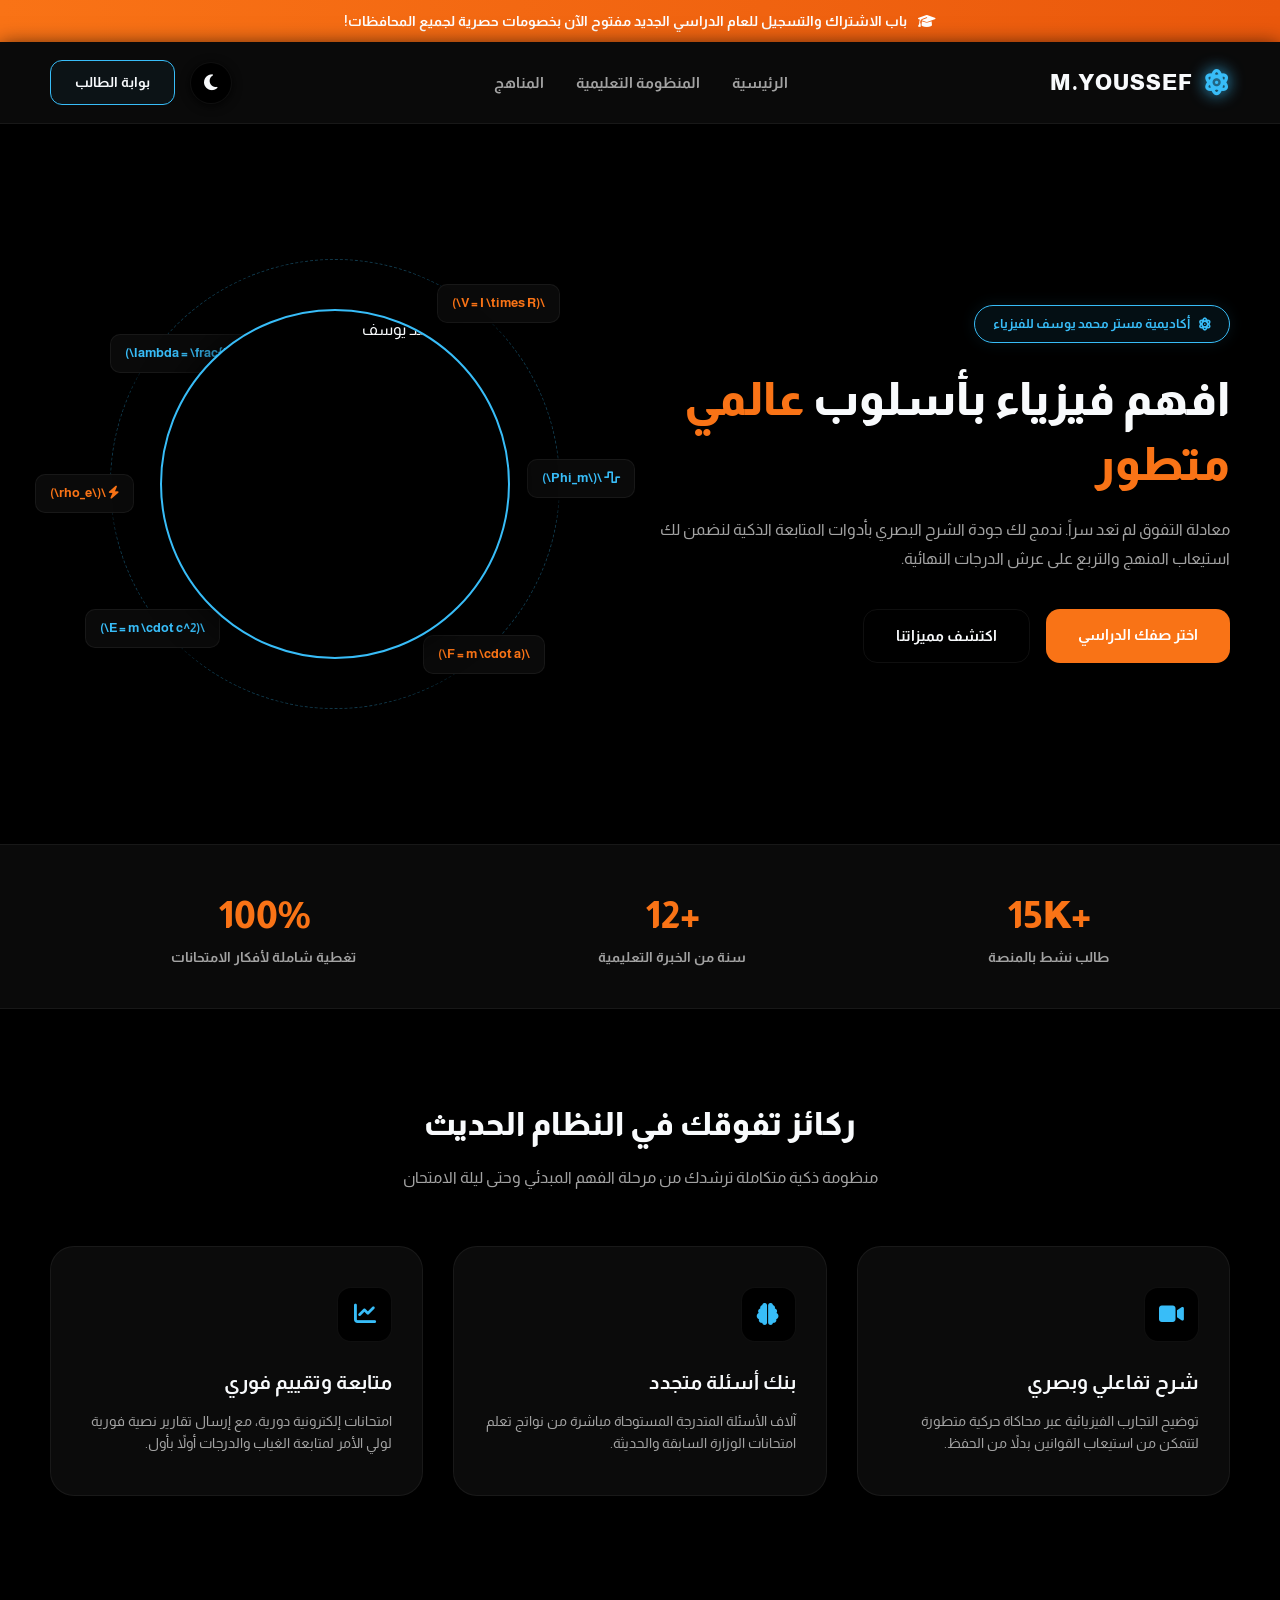
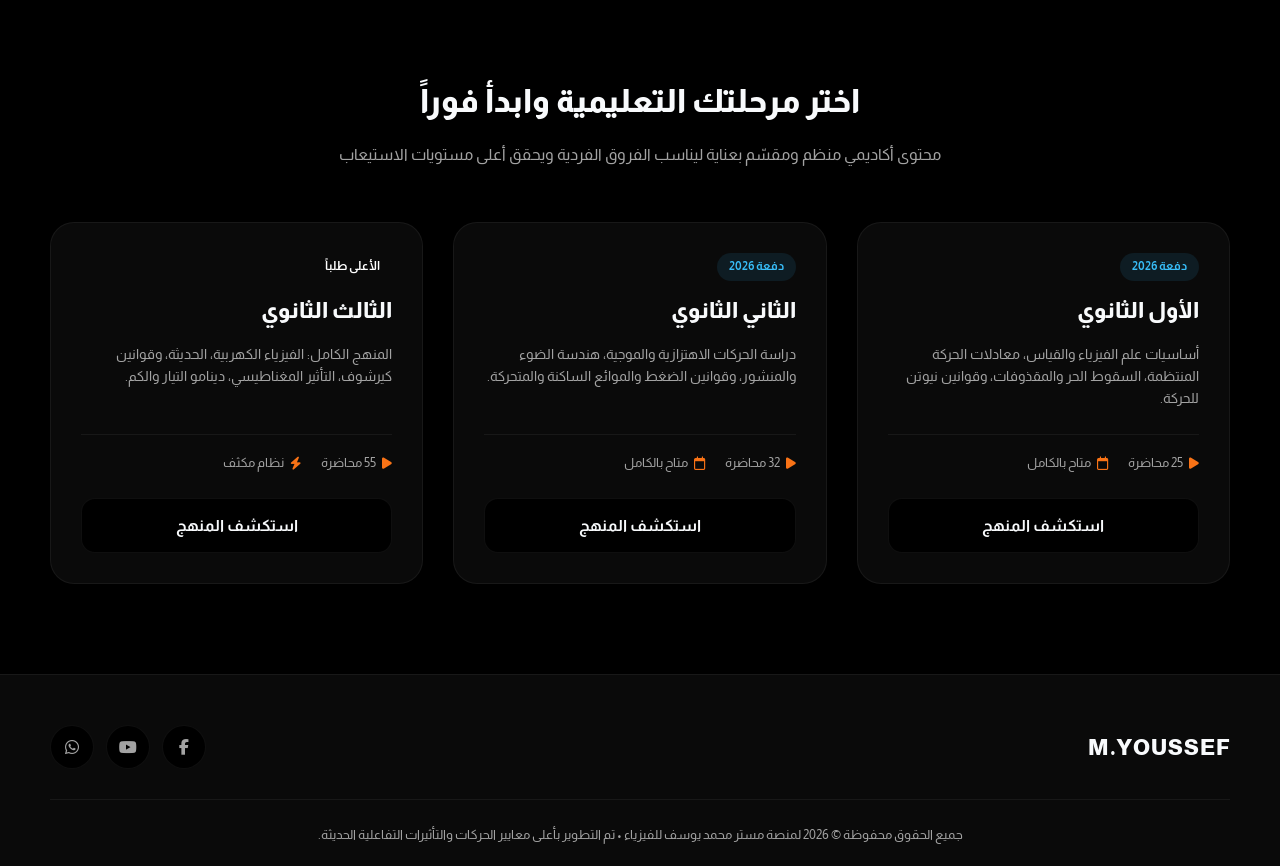
==== index.html @ 47ee86dd "Add files via upload" ====
<!DOCTYPE html>
<html lang="ar" dir="rtl">
<head>
    <meta charset="UTF-8">
    <meta name="viewport" content="width=device-width, initial-scale=1.0">
    <title>منصة مستر محمد يوسف | للفيزياء الحديثة</title>
    
    <link rel="preconnect" href="https://fonts.googleapis.com">
    <link rel="preconnect" href="https://fonts.gstatic.com" crossorigin>
    <link href="https://fonts.googleapis.com/css2?family=Almarai:wght@300;400;700;800&display=swap" rel="stylesheet">
    <link rel="stylesheet" href="https://cdnjs.cloudflare.com/ajax/libs/font-awesome/6.4.0/css/all.min.css">

    <link rel="stylesheet" href="style.css">

    <style>
        /* تطبيق خط Almarai الجديد على جميع عناصر الموقع */
        body, h1, h2, h3, p, a, div, span, button {
            font-family: 'Almarai', sans-serif !important;
        }

        /* تكبير المشهد الفيزيائي لاستيعاب الأحجام الجديدة */
        .physics-scene {
            width: 500px !important; 
            height: 500px !important;
            position: relative;
            display: flex;
            align-items: center;
            justify-content: center;
            margin: 0 auto;
        }

        /* تكبير الدوائر/المدارات الزرقاء */
        .atom-orbit-overlay, 
        .atom-orbit-overlay-2, 
        .main-spinner {
            width: 450px !important; 
            height: 450px !important;
            position: absolute;
        }

        /* تكبير الحاوية الخاصة بصورة المدرس */
        .center-teacher-image {
            width: 350px !important; 
            height: 350px !important;
            position: absolute;
            z-index: 10;
            display: flex;
            align-items: center;
            justify-content: center;
        }

        /* تكبير الصورة لتملأ الحاوية بالكامل */
        .teacher-img {
            width: 100% !important;
            height: 100% !important;
            object-fit: contain;
        }
    </style>

    <script src="https://polyfill.io/v3/polyfill.min.js?features=es6"></script>
    <script id="MathJax-script" async src="https://cdn.jsdelivr.net/npm/mathjax@3/es5/tex-mml-chtml.js"></script>
</head>
<body>

    <div class="announcement-bar">
        <i class="fa-solid fa-graduation-cap" style="margin-left: 8px;"></i> باب الاشتراك والتسجيل للعام الدراسي الجديد مفتوح الآن بخصومات حصرية لجميع المحافظات!
    </div>

    <header>
        <div class="logo-area">
            <div class="logo-icon"><i class="fa-solid fa-atom"></i></div>
            <div class="logo-text">M.YOUSSEF</div>
        </div>
        <nav>
            <ul>
                <li><a href="#">الرئيسية</a></li>
                <li><a href="#features">المنظومة التعليمية</a></li>
                <li><a href="#courses">المناهج</a></li>
            </ul>
        </nav>
        <div class="left-header-options">
            <button class="theme-toggle-btn" id="themeToggle">
                <i class="fa-solid fa-moon"></i>
            </button>
            <a href="login.html" class="cta-nav">بوابة الطالب</a>
        </div>
    </header>

    <section class="hero-section">
        <div class="hero-content">
            <div class="hero-tag">
                <i class="fa-solid fa-atom"></i> أكاديمية مستر محمد يوسف للفيزياء
            </div>
            <h1 class="hero-title">افهم فيزياء بأسلوب <span>عالمي متطور</span></h1>
            <p class="hero-desc">معادلة التفوق لم تعد سراً. ندمج لك جودة الشرح البصري بأدوات المتابعة الذكية لنضمن لك استيعاب المنهج والتربع على عرش الدرجات النهائية.</p>
            <div class="hero-actions">
                <a href="login.html" class="btn-fill">اختر صفك الدراسي</a>
                <a href="#features" class="btn-outline">اكتشف مميزاتنا</a>
            </div>
        </div>
        
        <div class="hero-visual">
            <div class="physics-scene">
                <div class="main-spinner"></div>
                <div class="atom-orbit-overlay"></div>
                <div class="atom-orbit-overlay-2"></div>
                
                <div class="center-teacher-image">
                    <img src="https://i.ibb.co/b5zzLb1H/file-000000134c71f4b5bd1bf146217f9f.png" alt="مستر محمد يوسف" class="teacher-img">
                </div>
                
                <div class="floating-element eq-1">\(V = I \times R\)</div>
                <div class="floating-element eq-2">\(E = m \cdot c^2\)</div>
                <div class="floating-element eq-3">\(F = m \cdot a\)</div>
                <div class="floating-element eq-4">\(\lambda = \frac{h}{p}\)</div>
                
                <div class="floating-element sym-1"><i class="fa-solid fa-bolt"></i> \(\rho_e\)</div>
                <div class="floating-element sym-2"><i class="fa-solid fa-wave-square"></i> \(\Phi_m\)</div>
                
                <div class="icon-float-1"><i class="fa-solid fa-magnet"></i></div>
                <div class="icon-float-2"><i class="fa-solid fa-gauge-high"></i></div>
            </div>
        </div>
    </section>

    <div class="stats-section">
        <div class="stat-item">
            <div class="stat-number">+15K</div>
            <div class="stat-label">طالب نشط بالمنصة</div>
        </div>
        <div class="stat-item">
            <div class="stat-number">+12</div>
            <div class="stat-label">سنة من الخبرة التعليمية</div>
        </div>
        <div class="stat-item">
            <div class="stat-number">100%</div>
            <div class="stat-label">تغطية شاملة لأفكار الامتحانات</div>
        </div>
    </div>

    <section id="features" class="main-pad">
        <div class="section-header">
            <h2>ركائز تفوقك في النظام الحديث</h2>
            <p>منظومة ذكية متكاملة ترشدك من مرحلة الفهم المبدئي وحتى ليلة الامتحان</p>
        </div>
        <div class="cards-grid">
            <div class="premium-card">
                <div class="card-icon-box"><i class="fa-solid fa-video"></i></div>
                <h3>شرح تفاعلي وبصري</h3>
                <p>توضيح التجارب الفيزيائية عبر محاكاة حركية متطورة لتتمكن من استيعاب القوانين بدلاً من الحفظ.</p>
            </div>
            <div class="premium-card">
                <div class="card-icon-box"><i class="fa-solid fa-brain"></i></div>
                <h3>بنك أسئلة متجدد</h3>
                <p>آلاف الأسئلة المتدرجة المستوحاة مباشرة من نواتج تعلم امتحانات الوزارة السابقة والحديثة.</p>
            </div>
            <div class="premium-card">
                <div class="card-icon-box"><i class="fa-solid fa-chart-line"></i></div>
                <h3>متابعة وتقييم فوري</h3>
                <p>امتحانات إلكترونية دورية، مع إرسال تقارير نصية فورية لولي الأمر لمتابعة الغياب والدرجات أولاً بأول.</p>
            </div>
        </div>
    </section>

    <section id="courses" class="main-pad" style="background: var(--bg-cards-grid);">
        <div class="section-header">
            <h2>اختر مرحلتك التعليمية وابدأ فوراً</h2>
            <p>محتوى أكاديمي منظم ومقسّم بعناية ليناسب الفروق الفردية ويحقق أعلى مستويات الاستيعاب</p>
        </div>
        <div class="cards-grid">
            <div class="course-card-v2">
                <div class="course-head">
                    <div class="course-badge">دفعة 2026</div>
                    <div class="course-title-sub">الأول الثانوي</div>
                </div>
                <div class="course-body">
                    <p>أساسيات علم الفيزياء والقياس، معادلات الحركة المنتظمة، السقوط الحر والمقذوفات، وقوانين نيوتن للحركة.</p>
                    <div class="course-meta">
                        <div class="meta-info"><i class="fa-solid fa-play"></i> 25 محاضرة</div>
                        <div class="meta-info"><i class="fa-regular fa-calendar"></i> متاح بالكامل</div>
                    </div>
                    <a href="login.html" class="course-action-btn">استكشف المنهج</a>
                </div>
            </div>

            <div class="course-card-v2">
                <div class="course-head">
                    <div class="course-badge">دفعة 2026</div>
                    <div class="course-title-sub">الثاني الثانوي</div>
                </div>
                <div class="course-body">
                    <p>دراسة الحركات الاهتزازية والموجية، هندسة الضوء والمنشور، وقوانين الضغط والموائع الساكنة والمتحركة.</p>
                    <div class="course-meta">
                        <div class="meta-info"><i class="fa-solid fa-play"></i> 32 محاضرة</div>
                        <div class="meta-info"><i class="fa-regular fa-calendar"></i> متاح بالكامل</div>
                    </div>
                    <a href="login.html" class="course-action-btn">استكشف المنهج</a>
                </div>
            </div>

            <div class="course-card-v2">
                <div class="course-head">
                    <div class="course-badge" style="background: var(--accent-orange); color: white;">الأعلى طلباً</div>
                    <div class="course-title-sub">الثالث الثانوي</div>
                </div>
                <div class="course-body">
                    <p>المنهج الكامل: الفيزياء الكهربية، الحديثة، وقوانين كيرشوف، التأثير المغناطيسي، دينامو التيار والكم.</p>
                    <div class="course-meta">
                        <div class="meta-info"><i class="fa-solid fa-play"></i> 55 محاضرة</div>
                        <div class="meta-info"><i class="fa-solid fa-bolt"></i> نظام مكثف</div>
                    </div>
                    <a href="login.html" class="course-action-btn">استكشف المنهج</a>
                </div>
            </div>
        </div>
    </section>

    <footer>
        <div class="footer-content">
            <div class="logo-area">
                <div class="logo-text">M.YOUSSEF</div>
            </div>
            <div class="social-links">
                <a href="#" class="social-icon"><i class="fa-brands fa-facebook-f"></i></a>
                <a href="#" class="social-icon"><i class="fa-brands fa-youtube"></i></a>
                <a href="#" class="social-icon"><i class="fa-brands fa-whatsapp"></i></a>
            </div>
        </div>
        <div class="footer-bottom">
            <p>جميع الحقوق محفوظة © 2026 لمنصة مستر محمد يوسف للفيزياء • تم التطوير بأعلى معايير الحركات والتأثيرات التفاعلية الحديثة.</p>
        </div>
    </footer>

    <script>
        const themeToggleBtn = document.getElementById('themeToggle');
        if(themeToggleBtn) {
            themeToggleBtn.addEventListener('click', () => {
                const currentTheme = document.documentElement.getAttribute('data-theme');
                const targetTheme = currentTheme === 'dark' ? 'light' : 'dark';
                document.documentElement.setAttribute('data-theme', targetTheme);
                const toggleIcon = themeToggleBtn.querySelector('i');
                toggleIcon.className = targetTheme === 'dark' ? 'fa-solid fa-sun' : 'fa-solid fa-moon';
            });
        }
    </script>
  <script type="module">
    import { db } from './firebase-config.js'; 
    import { collection, getDocs } from "https://www.gstatic.com/firebasejs/9.22.0/firebase-firestore.js";

    async function loadCourses() {
        try {
            console.log("جاري الاتصال بـ Firebase...");
            const querySnapshot = await getDocs(collection(db, "courses"));
            
            if (querySnapshot.empty) {
                console.log("قاعدة البيانات فارغة، لا يوجد كورسات!");
            } else {
                querySnapshot.forEach((doc) => {
                    console.log("تم العثور على كورس: ", doc.data());
                });
            }
        } catch (error) {
            console.error("حدث خطأ أثناء الاتصال: ", error);
        }
    }

    loadCourses();
</script>  
</body>
</html>
---- style.css ----
/* ==========================================
   1. إعدادات الألوان الذكية والمتجاوبة
   ========================================== */
:root {
    /* الوضع المظلم الافتراضي (Dark Mode) */
    --bg-main: #000000;            /* أسود مطلق oled */
    --bg-surface: #0a0a0a;         /* أسود خفيف للأسطح والهيدر */
    --bg-card: rgba(18, 18, 18, 0.65); /* زجاجي معتم */
    --border-color: rgba(255, 255, 255, 0.06);
    
    /* اللون السائد لليلي: برتقالي ناري مضيء */
    --dominant-color: #f97316;     
    --announcement-bg: linear-gradient(90deg, #f97316, #ea580c); /* تدرج برتقالي */
    --primary-blue: #38bdf8;       /* أزرق سماوي مضيء للإطار واللوجو */
    
    /* تخصيصات الوضع الليلي */
    --span-color: var(--dominant-color); /* كلمة عالمي متطور */
    --teacher-bg: radial-gradient(circle, #000000 0%, #000000 100%); /* خلفية المستر سوداء */
    
    /* Texts & Shadows */
    --text-main: #f8fafc;          
    --text-muted: #a3a3a3;         
    --shadow-color: rgba(0, 0, 0, 0.8);
}

/* الوضع المضيء الشيك (Light Mode) */
[data-theme="light"] {
    --bg-main: #ffffff;            /* أبيض ناصع ونظيف */
    --bg-surface: #f8fafc;         /* أوف وايت مريح للهيدر */
    --bg-card: rgba(255, 255, 255, 0.85); /* كروت بيضاء زجاجية ناعمة */
    --border-color: rgba(0, 0, 0, 0.06);
    
    /* اللون السائد للنهاري: أحمر ملكي فخم (تم إلغاء البرتقالي تماماً هنا) */
    --dominant-color: #b91c1c;     
    --announcement-bg: linear-gradient(90deg, #b91c1c, #991b1b); /* تدرج أحمر فخم */
    --primary-blue: #0284c7;       /* أزرق ملكي واضح للإطار */
    
    /* تخصيصات الوضع النهاري */
    --span-color: var(--dominant-color);  /* كلمة عالمي متطور بالأحمر */
    --teacher-bg: radial-gradient(circle, #ffffff 0%, #ffffff 100%); /* خلفية المستر بيضاء */
    
    /* Texts & Shadows */
    --text-main: #0f172a;          
    --text-muted: #475569;         
    --shadow-color: rgba(15, 23, 42, 0.04);
}

/* ==========================================
   2. التنسيق العام للموقع
   ========================================== */
* {
    box-sizing: border-box;
    margin: 0;
    padding: 0;
    scroll-behavior: smooth;
    transition: background-color 0.4s ease, background 0.4s ease, color 0.4s ease, border-color 0.4s ease, box-shadow 0.4s ease;
}

body {
    background-color: var(--bg-main);
    font-family: 'Cairo', sans-serif;
    color: var(--text-main);
    line-height: 1.6;
    overflow-x: hidden;
    -webkit-font-smoothing: antialiased;
}

/* شريط الإعلانات العلوي (يتغير لونه بالكامل حسب الوضع) */
.announcement-bar {
    background: var(--announcement-bg);
    color: #ffffff;
    text-align: center;
    padding: 10px 20px;
    font-size: 14px;
    font-weight: 700;
    box-shadow: 0 4px 15px rgba(0, 0, 0, 0.10);
}

/* الهيدر */
header {
    display: flex;
    justify-content: space-between;
    align-items: center;
    padding: 18px 50px;
    background-color: var(--bg-surface);
    border-bottom: 1px solid var(--border-color);
    position: sticky;
    top: 0;
    z-index: 100;
    backdrop-filter: blur(12px);
    -webkit-backdrop-filter: blur(12px);
    box-shadow: 0 4px 20px var(--shadow-color);
}

.logo-area {
    display: flex;
    align-items: center;
    gap: 12px;
}

.logo-icon {
    font-size: 26px;
    color: var(--primary-blue);
    filter: drop-shadow(0 0 8px var(--primary-blue));
    animation: pulseGlow 3s infinite ease-in-out;
}

.logo-text {
    font-weight: 900;
    font-size: 22px;
    color: var(--text-main);
    letter-spacing: 1px;
}

nav ul {
    display: flex;
    list-style: none;
    gap: 32px;
}

nav ul li a {
    color: var(--text-muted);
    text-decoration: none;
    font-size: 15px;
    font-weight: 600;
}

nav ul li a:hover {
    color: var(--dominant-color);
}

.left-header-options {
    display: flex;
    align-items: center;
    gap: 15px;
}

/* زر تبديل الوضع الدائري الشيك */
.theme-toggle-btn {
    display: flex;
    align-items: center;
    justify-content: center;
    width: 42px;
    height: 42px;
    border-radius: 50%;
    background: var(--bg-main);
    border: 1px solid var(--border-color);
    color: var(--text-main);
    font-size: 18px;
    cursor: pointer;
    box-shadow: 0 2px 10px var(--shadow-color);
}

.theme-toggle-btn:hover {
    color: var(--dominant-color);
    transform: scale(1.05);
}

/* زر بوابة الطالب */
.cta-nav {
    color: var(--text-main);
    text-decoration: none;
    border: 1px solid var(--primary-blue);
    background: rgba(56, 189, 248, 0.05);
    padding: 10px 24px;
    font-size: 14px;
    font-weight: 700;
    border-radius: 12px;
}

.cta-nav:hover {
    background: var(--primary-blue);
    color: var(--bg-main);
    box-shadow: 0 0 15px var(--primary-blue);
}

/* ==========================================
   3. القسم الرئيسي (الهيرو)
   ========================================== */
.hero-section {
    display: flex;
    align-items: center;
    justify-content: space-between;
    padding: 80px 50px;
    min-height: 80vh;
    gap: 40px;
}

.hero-content {
    flex: 1;
    max-width: 650px;
}

/* إطار أكاديمية مستر محمد يوسف (أزرق دائماً ومحمي من أي تغيير) */
.hero-tag {
    display: inline-flex;
    align-items: center;
    gap: 8px;
    background: rgba(56, 189, 248, 0.08);
    border: 1.5px solid var(--primary-blue);
    color: var(--primary-blue);
    padding: 8px 18px;
    border-radius: 50px;
    font-size: 13px;
    font-weight: 700;
    margin-bottom: 24px;
    box-shadow: 0 0 15px rgba(56, 189, 248, 0.1);
}

.hero-title {
    font-size: 46px;
    font-weight: 900;
    line-height: 1.4;
    color: var(--text-main);
    margin-bottom: 20px;
}

/* كلمة "عالمي متطور" - برتقالي ليلاً وأحمر نهاراً */
.hero-title span {
    color: var(--span-color);
}

.hero-desc {
    color: var(--text-muted);
    font-size: 16px;
    line-height: 1.8;
    margin-bottom: 35px;
}

.hero-actions {
    display: flex;
    gap: 16px;
}

/* أزرار مرنة تتغير بناءً على الوضع المختار */
.btn-fill {
    background: var(--dominant-color);
    color: #ffffff;
    padding: 14px 32px;
    border-radius: 14px;
    text-decoration: none;
    font-weight: 700;
    font-size: 15px;
    box-shadow: 0 4px 15px var(--shadow-color);
}

.btn-fill:hover {
    transform: translateY(-3px);
    filter: brightness(1.15);
}

.btn-outline {
    border: 1px solid var(--border-color);
    color: var(--text-main);
    background: transparent;
    padding: 14px 32px;
    border-radius: 14px;
    text-decoration: none;
    font-weight: 700;
    font-size: 15px;
}

.btn-outline:hover {
    background: var(--bg-surface);
}

/* المشهد الفيزيائي وصورة المستر */
.hero-visual {
    flex: 1;
    display: flex;
    justify-content: center;
    align-items: center;
    position: relative;
}

.physics-scene {
    position: relative;
    width: 420px;
    height: 420px;
    display: flex;
    justify-content: center;
    align-items: center;
}

/* خلفية الصورة الدائرية المحمية (أسود في الأسود وأبيض في الأبيض تماماً) */
.center-teacher-image {
    width: 400px;
    height: 400px;
    border-radius: 50%;
    background: var(--teacher-bg);
    padding: 6px;
    border: 2px solid var(--primary-blue);
    z-index: 5;
    box-shadow: 0 0 40px var(--shadow-color);
    overflow: hidden;
    display: flex;
    align-items: center;
    justify-content: center;
}

.teacher-img {
    width: 100%;
    height: 100%;
    object-fit: cover;
}

.main-spinner {
    position: absolute;
    width: 100%;
    height: 100%;
    border: 1px dashed var(--primary-blue);
    opacity: 0.3;
    border-radius: 50%;
    animation: rotateClockwise 25s infinite linear;
}

/* العناصر الفيزيائية الطائرة تتغير ألوانها بذكاء */
.floating-element {
    position: absolute;
    background: var(--bg-surface);
    border: 1px solid var(--border-color);
    padding: 8px 14px;
    border-radius: 10px;
    font-size: 13px;
    font-weight: 600;
    color: var(--primary-blue);
    box-shadow: 0 10px 25px var(--shadow-color);
    z-index: 6;
    animation: floatAnimation 4s infinite ease-in-out;
}

.eq-1 { top: 10%; right: 5%; color: var(--dominant-color); }
.eq-2 { top: 75%; left: 0%; }
.eq-3 { bottom: 12%; right: 8%; color: var(--dominant-color); }
.eq-4 { top: 20%; left: 5%; }

.sym-1 { top: 48%; left: -10%; color: var(--dominant-color); }
.sym-2 { top: 45%; right: -10%; color: var(--primary-blue); }

.icon-float-1 { top: -5%; left: 40%; color: var(--dominant-color); animation: floatAnimation 5s infinite ease-in-out; }
.icon-float-2 { bottom: -5%; left: 45%; color: var(--dominant-color); animation: floatAnimation 4.5s infinite ease-in-out; }

/* ==========================================
   4. الإحصائيات والمميزات والصفوف
   ========================================== */
.stats-section {
    display: flex;
    justify-content: space-around;
    align-items: center;
    background: var(--bg-surface);
    padding: 40px 50px;
    border-top: 1px solid var(--border-color);
    border-bottom: 1px solid var(--border-color);
    text-align: center;
}

.stat-number {
    font-size: 38px;
    font-weight: 900;
    color: var(--dominant-color);
}

.stat-label {
    color: var(--text-muted);
    font-size: 14px;
    font-weight: 600;
}

.main-pad {
    padding: 90px 50px;
}

.section-header {
    text-align: center;
    max-width: 700px;
    margin: 0 auto 55px auto;
}

.section-header h2 {
    font-size: 32px;
    font-weight: 800;
    color: var(--text-main);
    margin-bottom: 15px;
}

.section-header p {
    color: var(--text-muted);
}

.cards-grid {
    display: grid;
    grid-template-columns: repeat(auto-fit, minmax(300px, 1fr));
    gap: 30px;
    max-width: 1200px;
    margin: 0 auto;
}

/* كروت الخدمات والمميزات */
.premium-card {
    background: var(--bg-card);
    border: 1px solid var(--border-color);
    padding: 40px 30px;
    border-radius: 24px;
    backdrop-filter: blur(15px);
    -webkit-backdrop-filter: blur(15px);
}

.premium-card:hover {
    transform: translateY(-8px);
    border-color: var(--dominant-color);
    box-shadow: 0 20px 40px var(--shadow-color);
}

.card-icon-box {
    width: 55px;
    height: 55px;
    background: var(--bg-main);
    border: 1px solid var(--border-color);
    border-radius: 14px;
    display: flex;
    align-items: center;
    justify-content: center;
    font-size: 22px;
    color: var(--primary-blue);
    margin-bottom: 24px;
}

.premium-card:hover .card-icon-box {
    background: var(--dominant-color);
    color: #ffffff;
    border-color: var(--dominant-color);
}

.premium-card h3 {
    font-size: 20px;
    font-weight: 700;
    color: var(--text-main);
    margin-bottom: 12px;
}

.premium-card p {
    color: var(--text-muted);
    font-size: 14px;
}

/* بطاقات الصفوف الثانوية */
.course-card-v2 {
    background: var(--bg-surface);
    border: 1px solid var(--border-color);
    border-radius: 24px;
    overflow: hidden;
    display: flex;
    flex-direction: column;
}

.course-card-v2:hover {
    transform: translateY(-8px);
    border-color: var(--dominant-color);
    box-shadow: 0 25px 45px var(--shadow-color);
}

.course-head {
    padding: 30px 30px 15px 30px;
    display: flex;
    flex-direction: column;
    gap: 12px;
}

.course-badge {
    align-self: flex-start;
    background: rgba(56, 189, 248, 0.1);
    color: var(--primary-blue);
    padding: 4px 12px;
    border-radius: 50px;
    font-size: 12px;
    font-weight: 700;
}

.course-title-sub {
    font-size: 22px;
    font-weight: 800;
    color: var(--text-main);
}

.course-body {
    padding: 0 30px 30px 30px;
    display: flex;
    flex-direction: column;
    flex: 1;
}

.course-body p {
    color: var(--text-muted);
    font-size: 14px;
    margin-bottom: 24px;
    flex: 1;
}

.course-meta {
    display: flex;
    gap: 20px;
    border-top: 1px solid var(--border-color);
    padding-top: 18px;
    margin-bottom: 24px;
}

.meta-info {
    font-size: 13px;
    color: var(--text-muted);
    display: flex;
    align-items: center;
    gap: 6px;
}

.meta-info i {
    color: var(--dominant-color);
}

.course-action-btn {
    display: block;
    text-align: center;
    background: var(--bg-main);
    color: var(--text-main);
    border: 1px solid var(--border-color);
    padding: 14px;
    border-radius: 14px;
    text-decoration: none;
    font-weight: 700;
}

.course-card-v2:hover .course-action-btn {
    background: var(--dominant-color);
    color: #ffffff;
    border-color: var(--dominant-color);
}

/* ==========================================
   5. الفوتر وحركات التجاوب والشاشات
   ========================================== */
footer {
    background-color: var(--bg-surface);
    border-top: 1px solid var(--border-color);
    padding: 50px 50px 20px 50px;
}

.footer-content {
    display: flex;
    justify-content: space-between;
    align-items: center;
    padding-bottom: 30px;
    border-bottom: 1px solid var(--border-color);
}

.social-links {
    display: flex;
    gap: 12px;
}

.social-icon {
    width: 44px;
    height: 44px;
    background: var(--bg-main);
    border: 1px solid var(--border-color);
    border-radius: 50%;
    display: flex;
    align-items: center;
    justify-content: center;
    color: var(--text-muted);
    text-decoration: none;
    font-size: 16px;
}

.social-icon:hover {
    color: #ffffff;
    transform: translateY(-3px);
}
.social-icon:has(.fa-facebook-f):hover { background-color: #1877f2; }
.social-icon:has(.fa-youtube):hover { background-color: #ef4444; }
.social-icon:has(.fa-whatsapp):hover { background-color: #22c55e; }

.footer-bottom {
    text-align: center;
    padding-top: 25px;
    color: var(--text-muted);
    font-size: 13px;
}

@keyframes rotateClockwise {
    from { transform: rotate(0deg); }
    to { transform: rotate(360deg); }
}
@keyframes floatAnimation {
    0%, 100% { transform: translateY(0px); }
    50% { transform: translateY(-12px); }
}
@keyframes pulseGlow {
    0%, 100% { filter: drop-shadow(0 0 5px var(--primary-blue)); }
    50% { filter: drop-shadow(0 0 15px var(--primary-blue)); }
}

@media (max-width: 992px) {
    header { padding: 15px 20px; }
    nav { display: none; }
    .hero-section { flex-direction: column-reverse; padding: 50px 20px; text-align: center; }
    .hero-title { font-size: 32px; }
    .hero-actions { justify-content: center; }
    .physics-scene { width: 300px; height: 300px; }
    .center-teacher-image { width: 190px; height: 190px; }
    .floating-element { display: none; }
    .stats-section { flex-direction: column; gap: 30px; }
    .main-pad { padding: 60px 20px; }
    .footer-content { flex-direction: column; gap: 20px; }
}
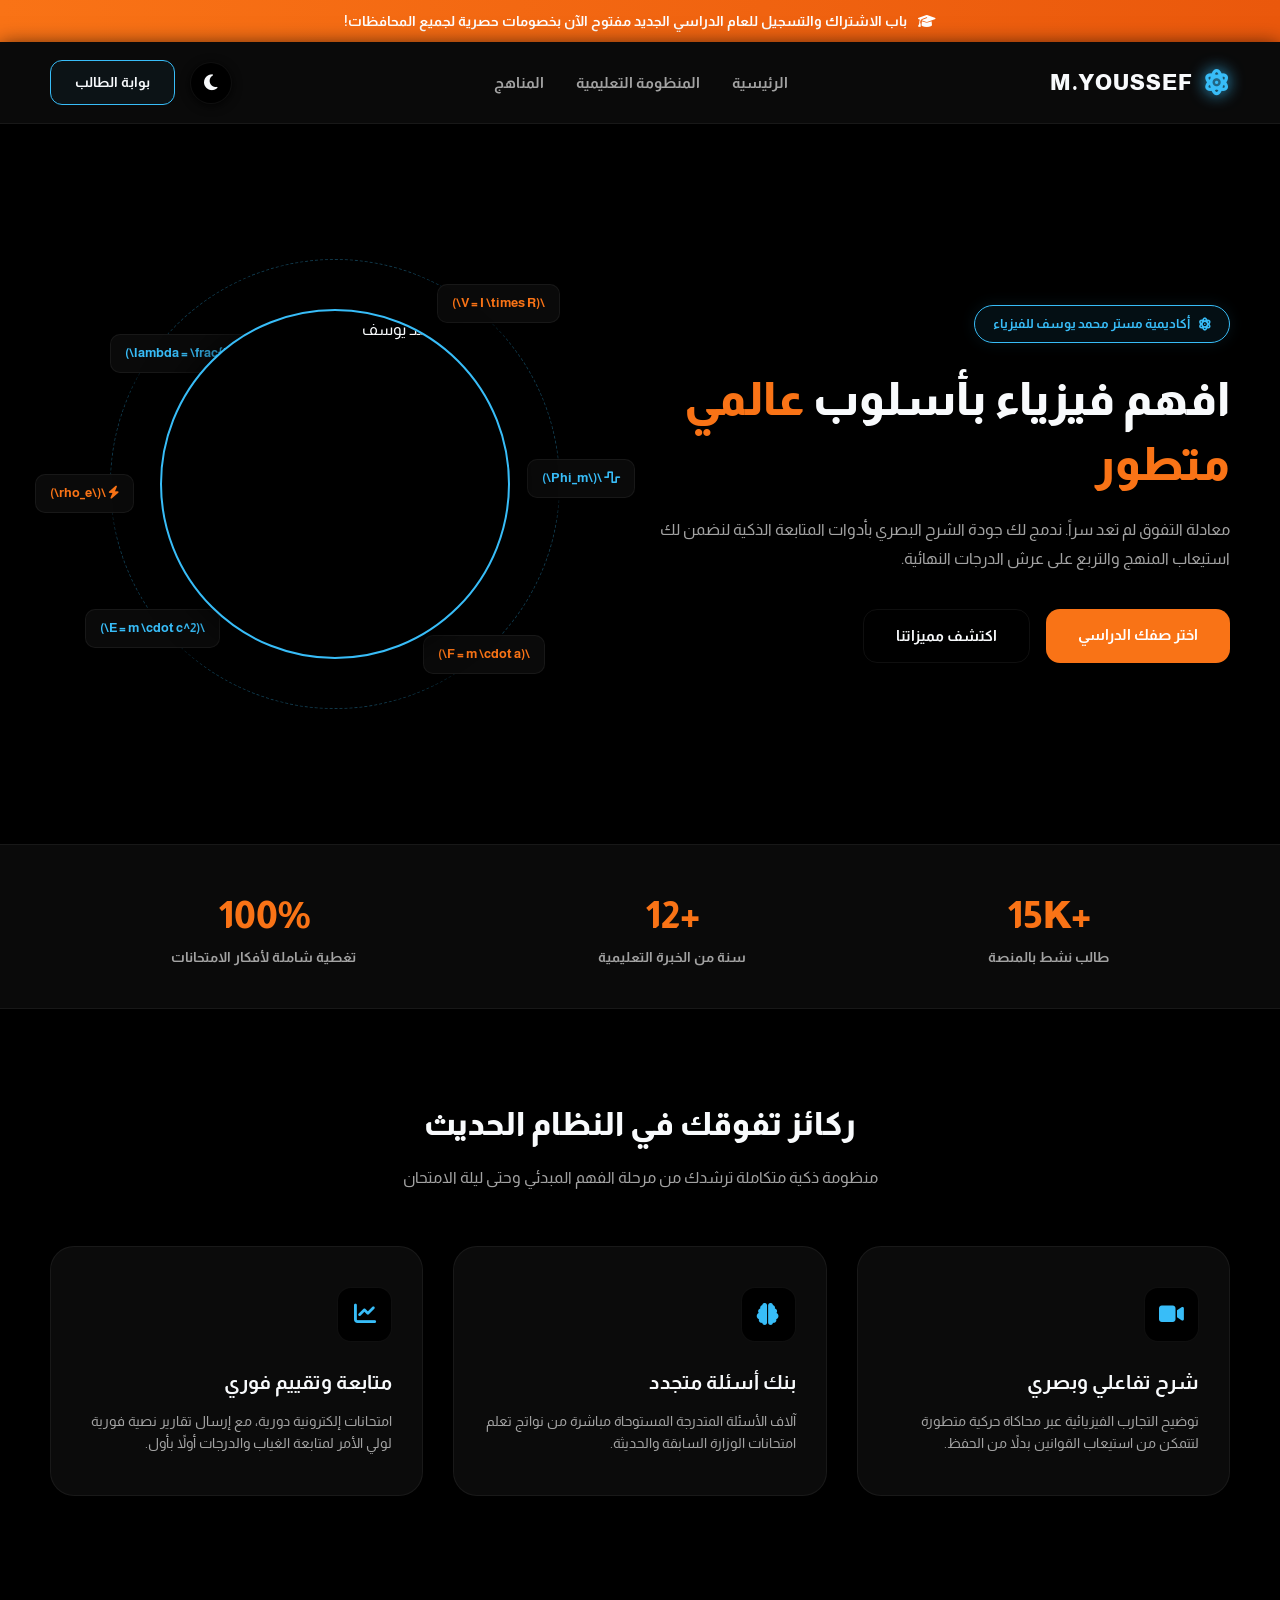
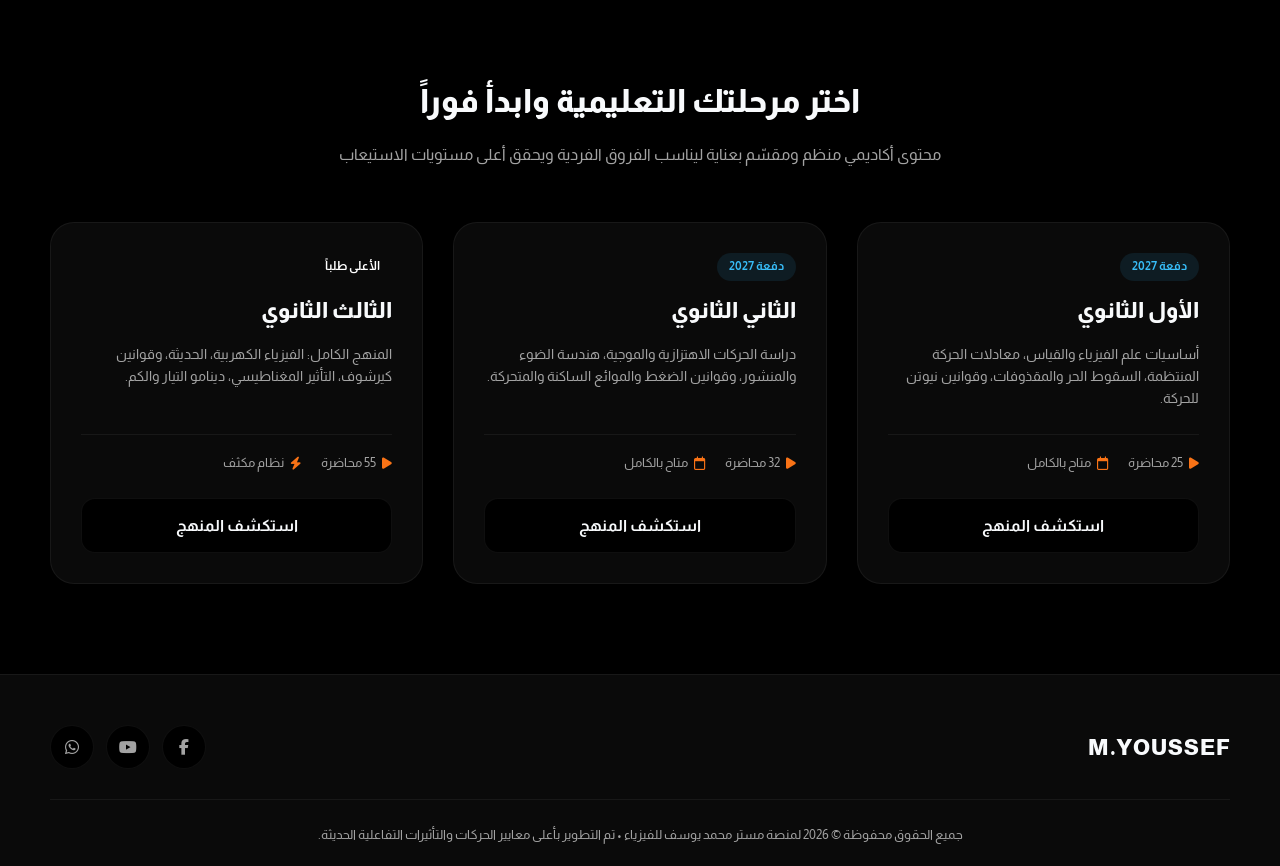
==== commit 15edf2a5: "Fix HTML encoding issues in index.html" ====
--- a/index.html
+++ b/index.html
@@ -3,7 +3,7 @@
 <head>
     <meta charset="UTF-8">
     <meta name="viewport" content="width=device-width, initial-scale=1.0">
-    <title>منصة مستر محمد يوسف | للفيزياء الحديثة</title>
+    <title>منصة مستر محمد يوسف |</title>
     
     <link rel="preconnect" href="https://fonts.googleapis.com">
     <link rel="preconnect" href="https://fonts.gstatic.com" crossorigin>
@@ -57,7 +57,6 @@
         }
     </style>
 
-    <script src="https://polyfill.io/v3/polyfill.min.js?features=es6"></script>
     <script id="MathJax-script" async src="https://cdn.jsdelivr.net/npm/mathjax@3/es5/tex-mml-chtml.js"></script>
 </head>
 <body>
@@ -170,7 +169,7 @@
         <div class="cards-grid">
             <div class="course-card-v2">
                 <div class="course-head">
-                    <div class="course-badge">دفعة 2026</div>
+                    <div class="course-badge">دفعة 2027</div>
                     <div class="course-title-sub">الأول الثانوي</div>
                 </div>
                 <div class="course-body">
@@ -185,7 +184,7 @@
 
             <div class="course-card-v2">
                 <div class="course-head">
-                    <div class="course-badge">دفعة 2026</div>
+                    <div class="course-badge">دفعة 2027</div>
                     <div class="course-title-sub">الثاني الثانوي</div>
                 </div>
                 <div class="course-body">
@@ -267,4 +266,4 @@
     loadCourses();
 </script>  
 </body>
-</html>+</html>
